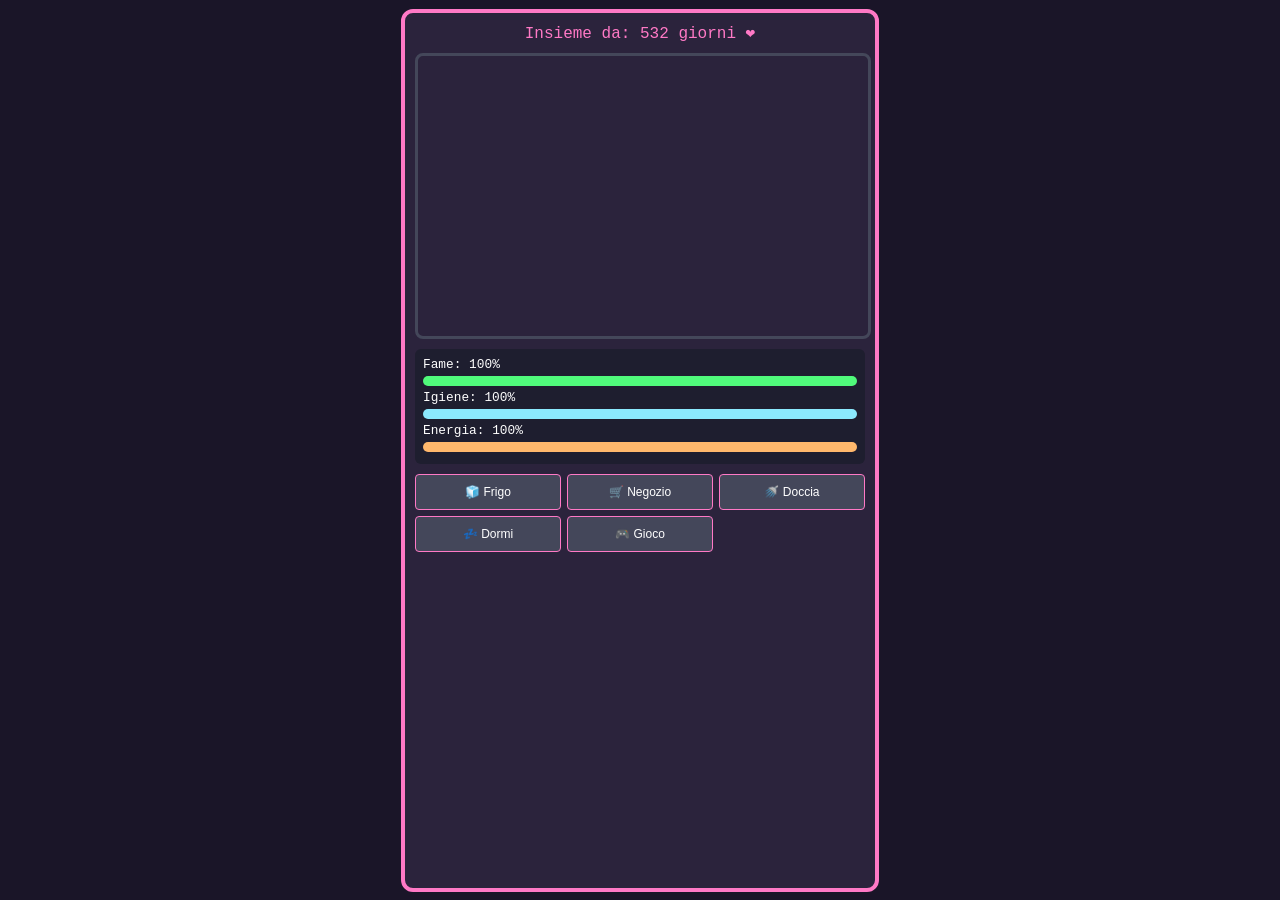
==== index.html @ 8a8c8e79 "Add files via upload" ====
<!DOCTYPE html>
<html lang="it">
<head>
    <meta charset="UTF-8">
    <meta name="viewport" content="width=device-width, initial-scale=1.0, maximum-scale=1.0, user-scalable=no">
    <title>Tommy Tamagotchi ❤️</title>
    <style>
        body { margin: 0; background-color: #1a1528; color: #fff; font-family: 'Courier New', Courier, monospace; display: flex; justify-content: center; align-items: center; height: 100vh; overflow: hidden; }
        .game-wrapper { background: #2b233c; border: 4px solid #ff79c6; border-radius: 12px; padding: 10px; width: 95%; max-width: 450px; height: 95vh; display: flex; flex-direction: column; }
        
        .main-display { position: relative; width: 100%; height: 280px; border: 3px solid #44475a; border-radius: 8px; overflow: hidden; margin-bottom: 10px; }
        .bg-video { position: absolute; width: 100%; height: 100%; object-fit: cover; z-index: 1; }
        .status-img { position: absolute; width: 100%; height: 100%; object-fit: cover; z-index: 2; display: none; }

        .stat-box { background: #1e1e2f; padding: 8px; border-radius: 6px; margin-bottom: 10px; font-size: 0.8rem; }
        .bar-outer { background: #282a36; height: 10px; border-radius: 5px; overflow: hidden; margin: 4px 0; }
        .bar-inner { height: 100%; background: #50fa7b; width: 100%; transition: width 0.5s; }
        
        .buttons-grid { display: grid; grid-template-columns: repeat(3, 1fr); gap: 6px; }
        button { background: #44475a; color: white; border: 1px solid #ff79c6; padding: 10px; border-radius: 4px; cursor: pointer; font-size: 0.75rem; }
        button:active { background: #ff79c6; color: #1a1528; }
        
        .overlay { position: absolute; top: 0; left: 0; width: 100%; height: 100%; background: #2b233c; z-index: 10; display: none; padding: 20px; box-sizing: border-box; }
    </style>
</head>
<body>

<div class="game-wrapper">
    <div style="text-align: center; margin-bottom: 10px; color: #ff79c6;">Insieme da: <span id="giorni-count"></span> giorni ❤️</div>

    <div class="main-display">
        <video autoplay muted loop playsinline class="bg-video" src="assets/sfondo.mp4"></video>
        <img id="status-img" class="status-img">
    </div>

    <div class="stat-box">
        <div>Fame: <span id="f-txt">100</span>%</div>
        <div class="bar-outer"><div id="f-bar" class="bar-inner"></div></div>
        <div>Igiene: <span id="i-txt">100</span>%</div>
        <div class="bar-outer"><div id="i-bar" class="bar-inner" style="background:#8be9fd;"></div></div>
        <div>Energia: <span id="e-txt">100</span>%</div>
        <div class="bar-outer"><div id="e-bar" class="bar-inner" style="background:#ffb86c;"></div></div>
    </div>

    <div class="buttons-grid">
        <button onclick="apriOverlay('frigo')">🧊 Frigo</button>
        <button onclick="apriOverlay('negozio')">🛒 Negozio</button>
        <button onclick="lava()">🚿 Doccia</button>
        <button onclick="dormi()">💤 Dormi</button>
        <button onclick="apriOverlay('gioco')">🎮 Gioco</button>
    </div>

    <!-- Area Overlay per i menu -->
    <div id="overlay" class="overlay">
        <button onclick="chiudiOverlay()" style="margin-bottom: 20px;">❌ Chiudi</button>
        <div id="overlay-content"></div>
    </div>
</div>

<script>
    let data = JSON.parse(localStorage.getItem('tommy_data')) || { fame: 100, igiene: 100, energia: 100, monete: 100 };
    let stato = "sfondo";

    function calcolaGiorni() {
        let diff = Math.floor((new Date() - new Date(2025, 5, 22)) / (1000 * 60 * 60 * 24));
        document.getElementById("giorni-count").innerText = diff;
    }

    function aggiorna() {
        // Grafica
        let img = document.getElementById("status-img");
        if (stato === "sfondo") img.style.display = "none";
        else { img.src = `assets/${stato}.png`; img.style.display = "block"; }

        // Testo barre
        document.getElementById("f-txt").innerText = Math.round(data.fame);
        document.getElementById("i-txt").innerText = Math.round(data.igiene);
        document.getElementById("e-txt").innerText = Math.round(data.energia);
        document.getElementById("f-bar").style.width = data.fame + "%";
        document.getElementById("i-bar").style.width = data.igiene + "%";
        document.getElementById("e-bar").style.width = data.energia + "%";
        
        localStorage.setItem('tommy_data', JSON.stringify(data));
    }

    function apriOverlay(tipo) {
        document.getElementById("overlay").style.display = "block";
        let cont = document.getElementById("overlay-content");
        cont.innerHTML = `<h3>${tipo.toUpperCase()}</h3>`;
        if(tipo === 'gioco') {
            stato = "gioco";
            aggiorna();
            cont.innerHTML += `<button onclick="gioca()">Gioca a Sasso Carta Forbice</button>`;
        }
        // Aggiungi qui logica negozio/frigo...
    }
    
    function chiudiOverlay() { 
        document.getElementById("overlay").style.display = "none"; 
        stato = "sfondo"; 
        aggiorna(); 
    }

    function lava() { 
        stato = "pulizia"; 
        data.igiene = 100; 
        aggiorna(); 
        setTimeout(() => { stato = "sfondo"; aggiorna(); }, 3000); 
    }

    function dormi() { stato = "sonno"; aggiorna(); }
    function gioca() { alert("Tommy ha vinto!"); }

    setInterval(() => {
        if (stato !== "sonno") {
            data.fame -= 0.1; 
            if (data.fame < 50) stato = "affamato";
            else if (data.igiene < 50) stato = "sporco";
            else if (stato !== "gioco" && stato !== "pulizia") stato = "sfondo";
        }
        aggiorna();
    }, 5000);

    calcolaGiorni();
    aggiorna();
</script>
</body>
</html>
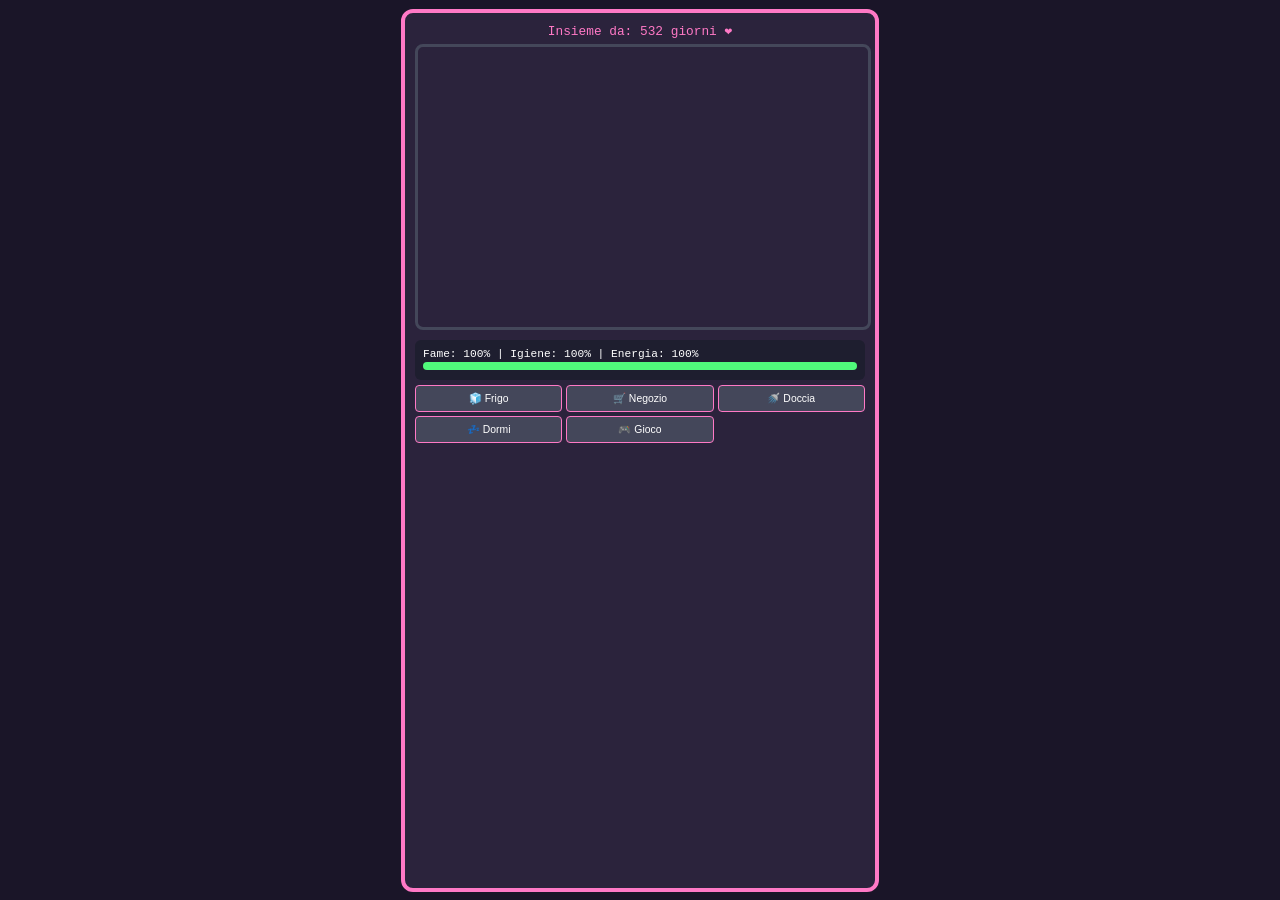
==== commit 130bc3e4: "Add files via upload" ====
--- a/index.html
+++ b/index.html
@@ -12,21 +12,21 @@
         .bg-video { position: absolute; width: 100%; height: 100%; object-fit: cover; z-index: 1; }
         .status-img { position: absolute; width: 100%; height: 100%; object-fit: cover; z-index: 2; display: none; }
 
-        .stat-box { background: #1e1e2f; padding: 8px; border-radius: 6px; margin-bottom: 10px; font-size: 0.8rem; }
-        .bar-outer { background: #282a36; height: 10px; border-radius: 5px; overflow: hidden; margin: 4px 0; }
+        .stat-box { background: #1e1e2f; padding: 8px; border-radius: 6px; margin-bottom: 5px; font-size: 0.7rem; }
+        .bar-outer { background: #282a36; height: 8px; border-radius: 4px; overflow: hidden; margin: 2px 0; }
         .bar-inner { height: 100%; background: #50fa7b; width: 100%; transition: width 0.5s; }
         
-        .buttons-grid { display: grid; grid-template-columns: repeat(3, 1fr); gap: 6px; }
-        button { background: #44475a; color: white; border: 1px solid #ff79c6; padding: 10px; border-radius: 4px; cursor: pointer; font-size: 0.75rem; }
-        button:active { background: #ff79c6; color: #1a1528; }
+        .buttons-grid { display: grid; grid-template-columns: repeat(3, 1fr); gap: 4px; margin-bottom: 10px; }
+        button { background: #44475a; color: white; border: 1px solid #ff79c6; padding: 6px; border-radius: 4px; cursor: pointer; font-size: 0.65rem; }
         
-        .overlay { position: absolute; top: 0; left: 0; width: 100%; height: 100%; background: #2b233c; z-index: 10; display: none; padding: 20px; box-sizing: border-box; }
+        /* Pannello menu che non copre l'immagine */
+        #menu-box { background: #44475a; padding: 10px; border-radius: 8px; font-size: 0.7rem; height: 120px; overflow-y: auto; display: none; }
     </style>
 </head>
 <body>
 
 <div class="game-wrapper">
-    <div style="text-align: center; margin-bottom: 10px; color: #ff79c6;">Insieme da: <span id="giorni-count"></span> giorni ❤️</div>
+    <div style="text-align: center; color: #ff79c6; font-size: 0.8rem; margin-bottom: 5px;">Insieme da: <span id="giorni-count"></span> giorni ❤️</div>
 
     <div class="main-display">
         <video autoplay muted loop playsinline class="bg-video" src="assets/sfondo.mp4"></video>
@@ -34,94 +34,58 @@
     </div>
 
     <div class="stat-box">
-        <div>Fame: <span id="f-txt">100</span>%</div>
-        <div class="bar-outer"><div id="f-bar" class="bar-inner"></div></div>
-        <div>Igiene: <span id="i-txt">100</span>%</div>
-        <div class="bar-outer"><div id="i-bar" class="bar-inner" style="background:#8be9fd;"></div></div>
-        <div>Energia: <span id="e-txt">100</span>%</div>
-        <div class="bar-outer"><div id="e-bar" class="bar-inner" style="background:#ffb86c;"></div></div>
+        <div>Fame: <span id="f-txt">100</span>% | Igiene: <span id="i-txt">100</span>% | Energia: <span id="e-txt">100</span>%</div>
+        <div class="bar-outer"><div id="f-bar" class="bar-inner" style="width:100%"></div></div>
     </div>
 
     <div class="buttons-grid">
-        <button onclick="apriOverlay('frigo')">🧊 Frigo</button>
-        <button onclick="apriOverlay('negozio')">🛒 Negozio</button>
+        <button onclick="apriMenu('frigo')">🧊 Frigo</button>
+        <button onclick="apriMenu('negozio')">🛒 Negozio</button>
         <button onclick="lava()">🚿 Doccia</button>
         <button onclick="dormi()">💤 Dormi</button>
-        <button onclick="apriOverlay('gioco')">🎮 Gioco</button>
+        <button onclick="apriMenu('gioco')">🎮 Gioco</button>
     </div>
 
-    <!-- Area Overlay per i menu -->
-    <div id="overlay" class="overlay">
-        <button onclick="chiudiOverlay()" style="margin-bottom: 20px;">❌ Chiudi</button>
-        <div id="overlay-content"></div>
-    </div>
+    <div id="menu-box"></div>
 </div>
 
 <script>
-    let data = JSON.parse(localStorage.getItem('tommy_data')) || { fame: 100, igiene: 100, energia: 100, monete: 100 };
+    let data = JSON.parse(localStorage.getItem('tommy_data')) || { fame: 100, igiene: 100, energia: 100 };
     let stato = "sfondo";
 
-    function calcolaGiorni() {
-        let diff = Math.floor((new Date() - new Date(2025, 5, 22)) / (1000 * 60 * 60 * 24));
-        document.getElementById("giorni-count").innerText = diff;
-    }
-
     function aggiorna() {
-        // Grafica
         let img = document.getElementById("status-img");
         if (stato === "sfondo") img.style.display = "none";
         else { img.src = `assets/${stato}.png`; img.style.display = "block"; }
-
-        // Testo barre
+        
         document.getElementById("f-txt").innerText = Math.round(data.fame);
         document.getElementById("i-txt").innerText = Math.round(data.igiene);
         document.getElementById("e-txt").innerText = Math.round(data.energia);
         document.getElementById("f-bar").style.width = data.fame + "%";
-        document.getElementById("i-bar").style.width = data.igiene + "%";
-        document.getElementById("e-bar").style.width = data.energia + "%";
-        
         localStorage.setItem('tommy_data', JSON.stringify(data));
     }
 
-    function apriOverlay(tipo) {
-        document.getElementById("overlay").style.display = "block";
-        let cont = document.getElementById("overlay-content");
-        cont.innerHTML = `<h3>${tipo.toUpperCase()}</h3>`;
-        if(tipo === 'gioco') {
-            stato = "gioco";
-            aggiorna();
-            cont.innerHTML += `<button onclick="gioca()">Gioca a Sasso Carta Forbice</button>`;
-        }
-        // Aggiungi qui logica negozio/frigo...
-    }
-    
-    function chiudiOverlay() { 
-        document.getElementById("overlay").style.display = "none"; 
-        stato = "sfondo"; 
-        aggiorna(); 
+    function apriMenu(tipo) {
+        let box = document.getElementById("menu-box");
+        box.style.display = "block";
+        if(tipo === 'negozio') box.innerHTML = `<h4>Shopping</h4><button onclick="compra()">Compra Pizza (+20% Fame)</button>`;
+        if(tipo === 'frigo') box.innerHTML = `<h4>Frigo</h4><button onclick="mangia()">Mangia Pizza</button>`;
+        if(tipo === 'gioco') box.innerHTML = `<h4>Gioco</h4><button onclick="gioca()">Sasso Carta Forbice</button>`;
     }
 
-    function lava() { 
-        stato = "pulizia"; 
-        data.igiene = 100; 
-        aggiorna(); 
-        setTimeout(() => { stato = "sfondo"; aggiorna(); }, 3000); 
-    }
-
-    function dormi() { stato = "sonno"; aggiorna(); }
-    function gioca() { alert("Tommy ha vinto!"); }
+    function compra() { data.fame = Math.min(100, data.fame + 20); aggiorna(); }
+    function mangia() { stato = "felice"; aggiorna(); setTimeout(() => { stato = "sfondo"; aggiorna(); }, 2000); }
+    function lava() { stato = "pulizia"; data.igiene = 100; aggiorna(); setTimeout(() => { stato = "sfondo"; aggiorna(); }, 2000); }
+    function dormi() { stato = "sonno"; aggiorna(); setTimeout(() => { stato = "sfondo"; aggiorna(); }, 5000); }
+    function gioca() { stato = "gioco"; aggiorna(); setTimeout(() => { stato = "sfondo"; aggiorna(); }, 2000); }
 
     setInterval(() => {
-        if (stato !== "sonno") {
-            data.fame -= 0.1; 
-            if (data.fame < 50) stato = "affamato";
-            else if (data.igiene < 50) stato = "sporco";
-            else if (stato !== "gioco" && stato !== "pulizia") stato = "sfondo";
-        }
+        data.fame = Math.max(0, data.fame - 0.1);
+        if(data.fame < 50) stato = "affamato";
         aggiorna();
     }, 5000);
 
-    calcolaGiorni();
+    document.getElementById("giorni-count").innerText = Math.floor((new Date() - new Date(2025, 5, 22)) / 86400000);
     aggiorna();
 </script>
 </body>
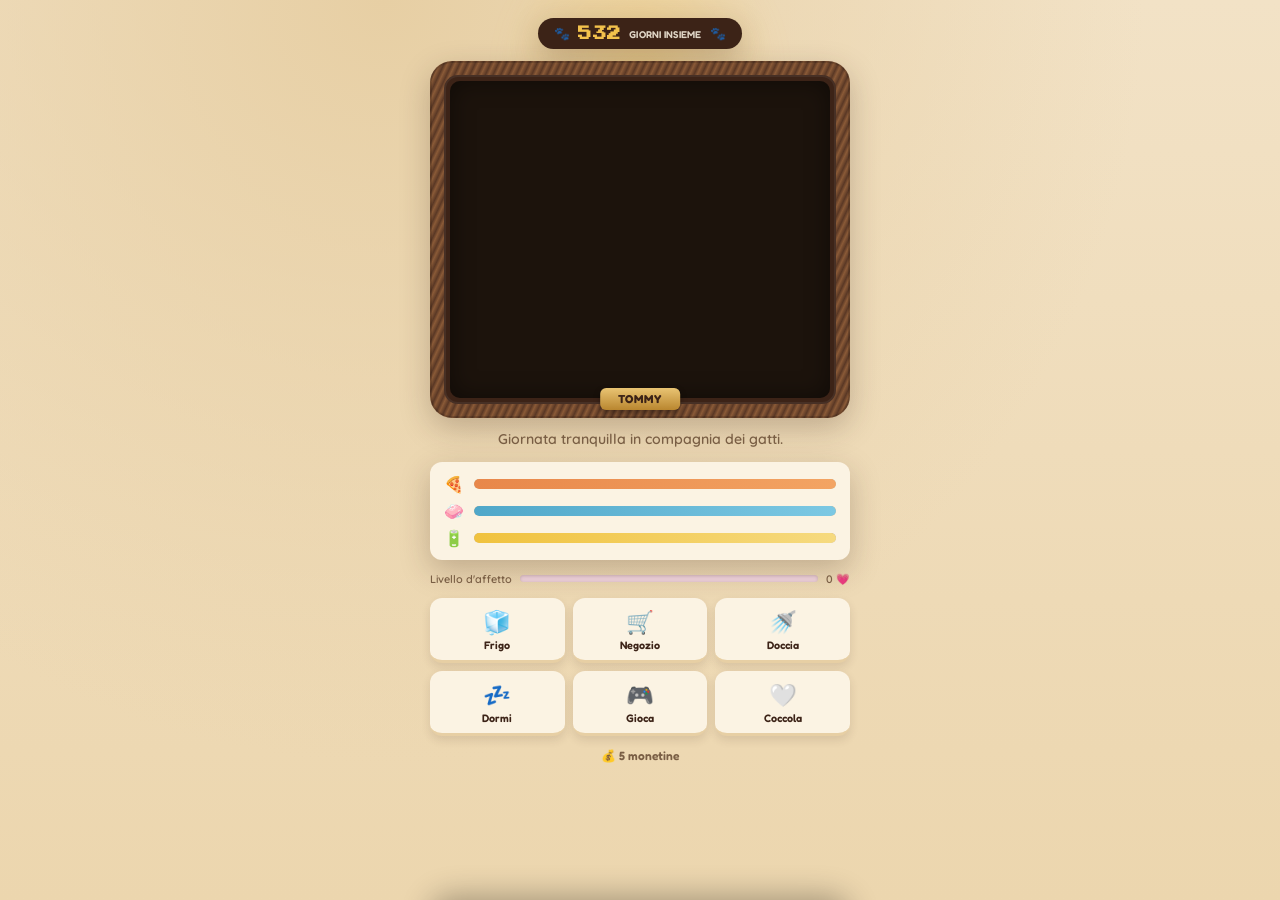
==== commit 3c26127a: "Add files via upload" ====
--- a/index.html
+++ b/index.html
@@ -1,92 +1,107 @@
-<!DOCTYPE html>
-<html lang="it">
-<head>
-    <meta charset="UTF-8">
-    <meta name="viewport" content="width=device-width, initial-scale=1.0, maximum-scale=1.0, user-scalable=no">
-    <title>Tommy Tamagotchi ❤️</title>
-    <style>
-        body { margin: 0; background-color: #1a1528; color: #fff; font-family: 'Courier New', Courier, monospace; display: flex; justify-content: center; align-items: center; height: 100vh; overflow: hidden; }
-        .game-wrapper { background: #2b233c; border: 4px solid #ff79c6; border-radius: 12px; padding: 10px; width: 95%; max-width: 450px; height: 95vh; display: flex; flex-direction: column; }
-        
-        .main-display { position: relative; width: 100%; height: 280px; border: 3px solid #44475a; border-radius: 8px; overflow: hidden; margin-bottom: 10px; }
-        .bg-video { position: absolute; width: 100%; height: 100%; object-fit: cover; z-index: 1; }
-        .status-img { position: absolute; width: 100%; height: 100%; object-fit: cover; z-index: 2; display: none; }
-
-        .stat-box { background: #1e1e2f; padding: 8px; border-radius: 6px; margin-bottom: 5px; font-size: 0.7rem; }
-        .bar-outer { background: #282a36; height: 8px; border-radius: 4px; overflow: hidden; margin: 2px 0; }
-        .bar-inner { height: 100%; background: #50fa7b; width: 100%; transition: width 0.5s; }
-        
-        .buttons-grid { display: grid; grid-template-columns: repeat(3, 1fr); gap: 4px; margin-bottom: 10px; }
-        button { background: #44475a; color: white; border: 1px solid #ff79c6; padding: 6px; border-radius: 4px; cursor: pointer; font-size: 0.65rem; }
-        
-        /* Pannello menu che non copre l'immagine */
-        #menu-box { background: #44475a; padding: 10px; border-radius: 8px; font-size: 0.7rem; height: 120px; overflow-y: auto; display: none; }
-    </style>
-</head>
-<body>
-
-<div class="game-wrapper">
-    <div style="text-align: center; color: #ff79c6; font-size: 0.8rem; margin-bottom: 5px;">Insieme da: <span id="giorni-count"></span> giorni ❤️</div>
-
-    <div class="main-display">
-        <video autoplay muted loop playsinline class="bg-video" src="assets/sfondo.mp4"></video>
-        <img id="status-img" class="status-img">
-    </div>
-
-    <div class="stat-box">
-        <div>Fame: <span id="f-txt">100</span>% | Igiene: <span id="i-txt">100</span>% | Energia: <span id="e-txt">100</span>%</div>
-        <div class="bar-outer"><div id="f-bar" class="bar-inner" style="width:100%"></div></div>
-    </div>
-
-    <div class="buttons-grid">
-        <button onclick="apriMenu('frigo')">🧊 Frigo</button>
-        <button onclick="apriMenu('negozio')">🛒 Negozio</button>
-        <button onclick="lava()">🚿 Doccia</button>
-        <button onclick="dormi()">💤 Dormi</button>
-        <button onclick="apriMenu('gioco')">🎮 Gioco</button>
-    </div>
-
-    <div id="menu-box"></div>
-</div>
-
-<script>
-    let data = JSON.parse(localStorage.getItem('tommy_data')) || { fame: 100, igiene: 100, energia: 100 };
-    let stato = "sfondo";
-
-    function aggiorna() {
-        let img = document.getElementById("status-img");
-        if (stato === "sfondo") img.style.display = "none";
-        else { img.src = `assets/${stato}.png`; img.style.display = "block"; }
-        
-        document.getElementById("f-txt").innerText = Math.round(data.fame);
-        document.getElementById("i-txt").innerText = Math.round(data.igiene);
-        document.getElementById("e-txt").innerText = Math.round(data.energia);
-        document.getElementById("f-bar").style.width = data.fame + "%";
-        localStorage.setItem('tommy_data', JSON.stringify(data));
-    }
-
-    function apriMenu(tipo) {
-        let box = document.getElementById("menu-box");
-        box.style.display = "block";
-        if(tipo === 'negozio') box.innerHTML = `<h4>Shopping</h4><button onclick="compra()">Compra Pizza (+20% Fame)</button>`;
-        if(tipo === 'frigo') box.innerHTML = `<h4>Frigo</h4><button onclick="mangia()">Mangia Pizza</button>`;
-        if(tipo === 'gioco') box.innerHTML = `<h4>Gioco</h4><button onclick="gioca()">Sasso Carta Forbice</button>`;
-    }
-
-    function compra() { data.fame = Math.min(100, data.fame + 20); aggiorna(); }
-    function mangia() { stato = "felice"; aggiorna(); setTimeout(() => { stato = "sfondo"; aggiorna(); }, 2000); }
-    function lava() { stato = "pulizia"; data.igiene = 100; aggiorna(); setTimeout(() => { stato = "sfondo"; aggiorna(); }, 2000); }
-    function dormi() { stato = "sonno"; aggiorna(); setTimeout(() => { stato = "sfondo"; aggiorna(); }, 5000); }
-    function gioca() { stato = "gioco"; aggiorna(); setTimeout(() => { stato = "sfondo"; aggiorna(); }, 2000); }
-
-    setInterval(() => {
-        data.fame = Math.max(0, data.fame - 0.1);
-        if(data.fame < 50) stato = "affamato";
-        aggiorna();
-    }, 5000);
-
-    document.getElementById("giorni-count").innerText = Math.floor((new Date() - new Date(2025, 5, 22)) / 86400000);
-    aggiorna();
-</script>
-</body>
-</html>+<!DOCTYPE html>
+<html lang="it">
+<head>
+<meta charset="UTF-8">
+<meta name="viewport" content="width=device-width, initial-scale=1.0, maximum-scale=1.0, user-scalable=no, viewport-fit=cover">
+<title>Tommy ❤ Un regalo per te</title>
+<link rel="icon" href="data:image/svg+xml,<svg xmlns=%22http://www.w3.org/2000/svg%22 viewBox=%220 0 100 100%22><text y=%22.9em%22 font-size=%2290%22>🐾</text></svg>">
+<link rel="preconnect" href="https://fonts.googleapis.com">
+<link href="https://fonts.googleapis.com/css2?family=Fredoka:wght@500;600;700&family=Quicksand:wght@500;600;700&family=Press+Start+2P&display=swap" rel="stylesheet">
+<link rel="stylesheet" href="style.css">
+</head>
+<body>
+
+<div class="room">
+  <div class="wallpaper-glow"></div>
+
+  <!-- Nameplate / day counter -->
+  <div class="nameplate">
+    <span class="paw">🐾</span>
+    <span id="giorni-count" class="pixel-num">0</span>
+    <span class="nameplate-label">giorni insieme</span>
+    <span class="paw">🐾</span>
+  </div>
+
+  <!-- The framed "living photo" -->
+  <div class="frame">
+    <div class="frame-inner">
+      <div class="screen" id="screen">
+        <video class="layer bg-video" id="bg-video" autoplay muted loop playsinline src="assets/sfondo.mp4"></video>
+        <img class="layer status-img" id="status-img" alt="">
+        <div class="particles" id="particles"></div>
+        <div class="sleep-veil" id="sleep-veil"></div>
+      </div>
+      <div class="brass-plaque">Tommy</div>
+    </div>
+  </div>
+
+  <!-- Flavor text -->
+  <div class="diary" id="diary">Ciao! Sono felice che tu sia qui 💛</div>
+
+  <!-- Stats -->
+  <div class="stats">
+    <div class="stat">
+      <span class="stat-icon">🍕</span>
+      <div class="bar-outer"><div class="bar-inner bar-fame" id="bar-fame" style="width:100%"></div></div>
+    </div>
+    <div class="stat">
+      <span class="stat-icon">🧼</span>
+      <div class="bar-outer"><div class="bar-inner bar-igiene" id="bar-igiene" style="width:100%"></div></div>
+    </div>
+    <div class="stat">
+      <span class="stat-icon">🔋</span>
+      <div class="bar-outer"><div class="bar-inner bar-energia" id="bar-energia" style="width:100%"></div></div>
+    </div>
+  </div>
+
+  <!-- Affetto / love level -->
+  <div class="affetto-row">
+    <div class="affetto-label">Livello d'affetto</div>
+    <div class="affetto-bar-outer"><div class="affetto-bar-inner" id="bar-affetto" style="width:0%"></div></div>
+    <div class="affetto-count"><span id="affetto-txt">0</span> 💗</div>
+  </div>
+
+  <!-- Action shelf -->
+  <div class="shelf">
+    <button class="action-btn" data-action="frigo">
+      <span class="icon">🧊</span><span class="lbl">Frigo</span>
+    </button>
+    <button class="action-btn" data-action="negozio">
+      <span class="icon">🛒</span><span class="lbl">Negozio</span>
+    </button>
+    <button class="action-btn" data-action="doccia">
+      <span class="icon">🚿</span><span class="lbl">Doccia</span>
+    </button>
+    <button class="action-btn" data-action="dormi">
+      <span class="icon">💤</span><span class="lbl">Dormi</span>
+    </button>
+    <button class="action-btn" data-action="gioco">
+      <span class="icon">🎮</span><span class="lbl">Gioca</span>
+    </button>
+    <button class="action-btn" data-action="coccola">
+      <span class="icon">🤍</span><span class="lbl">Coccola</span>
+    </button>
+  </div>
+
+  <div class="coins-row">💰 <span id="coins-txt">0</span> monetine</div>
+</div>
+
+<!-- Bottom sheet menu -->
+<div class="sheet-backdrop" id="sheet-backdrop"></div>
+<div class="sheet" id="sheet">
+  <div class="sheet-handle"></div>
+  <div class="sheet-content" id="sheet-content"></div>
+</div>
+
+<!-- Love note modal -->
+<div class="note-backdrop" id="note-backdrop">
+  <div class="note-card">
+    <div class="note-heart">💌</div>
+    <p id="note-text"></p>
+    <button id="note-close">Chiudi</button>
+  </div>
+</div>
+
+<script src="script.js"></script>
+</body>
+</html>
--- a/style.css
+++ b/style.css
@@ -0,0 +1,421 @@
+/* ===========================================================
+   TOMMY ❤ — palette ispirata alla stanza: tende terracotta,
+   tappeto rosso mattone, legno caldo, luce di lampada dorata.
+   =========================================================== */
+:root{
+  --wall:        #f2e2c6;
+  --wall-deep:   #e7cfa4;
+  --wood:        #5a3825;
+  --wood-dark:   #3c2317;
+  --wood-light:  #8a5a37;
+  --curtain:     #d97a3f;
+  --rug:         #9c3524;
+  --lamp:        #f3c24c;
+  --leaf:        #5c8a52;
+  --ink:         #3c2317;
+  --ink-soft:    #7a5f45;
+  --cream:       #fbf3e3;
+  --heart:       #e8547a;
+  --fame:        #e8874a;
+  --igiene:      #4fa7c9;
+  --energia:     #f0c23e;
+  --affetto:     #e8547a;
+  --radius-lg:   22px;
+  --radius-sm:   12px;
+  --shadow-soft: 0 10px 30px rgba(60,35,23,0.25);
+}
+
+*{ box-sizing: border-box; }
+
+html,body{
+  height: 100%;
+  margin:0;
+}
+
+body{
+  min-height: 100dvh;
+  background:
+    radial-gradient(ellipse at 30% 0%, var(--wall-deep), transparent 60%),
+    linear-gradient(180deg, var(--wall) 0%, #ecd6ae 100%);
+  font-family: 'Quicksand', sans-serif;
+  color: var(--ink);
+  display:flex;
+  justify-content:center;
+  align-items:flex-start;
+  padding: 18px 12px 40px;
+  overflow-x:hidden;
+}
+
+.pixel-num{ font-family:'Press Start 2P', monospace; }
+
+/* ---------- room / card ---------- */
+.room{
+  position:relative;
+  width:100%;
+  max-width: 420px;
+  display:flex;
+  flex-direction:column;
+  align-items:center;
+  gap: 12px;
+}
+
+.wallpaper-glow{
+  position:absolute;
+  top:-60px; left:50%;
+  transform:translateX(-50%);
+  width:340px; height:220px;
+  background: radial-gradient(circle, rgba(243,194,76,0.35), transparent 70%);
+  filter: blur(10px);
+  pointer-events:none;
+  z-index:0;
+}
+
+/* ---------- nameplate / days together ---------- */
+.nameplate{
+  position:relative;
+  z-index:1;
+  display:flex;
+  align-items:center;
+  gap:8px;
+  background: var(--wood-dark);
+  color: var(--cream);
+  padding: 8px 16px;
+  border-radius: 999px;
+  box-shadow: var(--shadow-soft);
+  font-family:'Fredoka', sans-serif;
+  font-weight:600;
+  font-size: 0.78rem;
+  letter-spacing:.02em;
+}
+.nameplate .pixel-num{
+  font-size: 0.85rem;
+  color: var(--lamp);
+}
+.nameplate .paw{ font-size:.8rem; opacity:.8; }
+.nameplate-label{ text-transform:uppercase; font-size:.62rem; opacity:.85; }
+
+/* ---------- picture frame ---------- */
+.frame{
+  position:relative;
+  z-index:1;
+  width:100%;
+  padding: 14px;
+  border-radius: var(--radius-lg);
+  background:
+    repeating-linear-gradient(115deg, var(--wood) 0px, var(--wood-light) 3px, var(--wood) 7px),
+    var(--wood);
+  box-shadow: var(--shadow-soft), inset 0 0 0 2px rgba(0,0,0,0.15);
+}
+.frame-inner{
+  position:relative;
+  border-radius: calc(var(--radius-lg) - 8px);
+  padding: 6px;
+  background: var(--wood-dark);
+  box-shadow: inset 0 0 0 2px rgba(255,255,255,0.06);
+}
+
+.screen{
+  position:relative;
+  width:100%;
+  aspect-ratio: 6 / 5;
+  border-radius: calc(var(--radius-lg) - 12px);
+  overflow:hidden;
+  background: #1c130c;
+  box-shadow: inset 0 0 24px rgba(0,0,0,0.45);
+}
+.layer{
+  position:absolute; inset:0;
+  width:100%; height:100%;
+  object-fit: cover;
+  object-position: center 18%;
+}
+.bg-video{ z-index:1; }
+.status-img{
+  z-index:2;
+  opacity:0;
+  transform: scale(1.02) translateY(6px);
+  transition: opacity .35s ease, transform .35s ease;
+}
+.status-img.show{
+  opacity:1;
+  transform: scale(1) translateY(0);
+}
+
+.sleep-veil{
+  position:absolute; inset:0; z-index:4;
+  background: rgba(15,10,20,0.55);
+  opacity:0;
+  pointer-events:none;
+  transition: opacity .6s ease;
+}
+.sleep-veil.show{ opacity:1; }
+
+.particles{
+  position:absolute; inset:0; z-index:3;
+  pointer-events:none;
+  overflow:hidden;
+}
+.particle{
+  position:absolute;
+  bottom: -10%;
+  font-size: 1.1rem;
+  animation: floatUp 1.8s ease-out forwards;
+  filter: drop-shadow(0 2px 3px rgba(0,0,0,0.25));
+}
+@keyframes floatUp{
+  0%   { transform: translateY(0) scale(0.6) rotate(0deg); opacity:0; }
+  15%  { opacity:1; }
+  100% { transform: translateY(-160px) scale(1.1) rotate(18deg); opacity:0; }
+}
+
+.brass-plaque{
+  position:absolute;
+  bottom: -6px; left:50%;
+  transform: translateX(-50%);
+  background: linear-gradient(180deg, #e9c473, #b9862f);
+  color: #3c2317;
+  font-family:'Fredoka', sans-serif;
+  font-weight:700;
+  font-size: .72rem;
+  letter-spacing:.08em;
+  text-transform: uppercase;
+  padding: 4px 18px;
+  border-radius: 6px;
+  box-shadow: 0 3px 6px rgba(0,0,0,0.35);
+}
+
+/* ---------- diary / flavor text ---------- */
+.diary{
+  position:relative; z-index:1;
+  min-height: 20px;
+  text-align:center;
+  font-weight:600;
+  font-size: .88rem;
+  color: var(--ink-soft);
+  padding: 0 10px;
+  transition: opacity .25s ease, transform .25s ease;
+}
+.diary.fade{ opacity:0; transform: translateY(3px); }
+
+/* ---------- stat bars ---------- */
+.stats{
+  position:relative; z-index:1;
+  width:100%;
+  display:flex;
+  flex-direction:column;
+  gap:7px;
+  background: var(--cream);
+  border-radius: var(--radius-sm);
+  padding: 12px 14px;
+  box-shadow: var(--shadow-soft);
+}
+.stat{ display:flex; align-items:center; gap:10px; }
+.stat-icon{ font-size:1rem; width:20px; text-align:center; }
+.bar-outer{
+  flex:1;
+  height:10px;
+  background: #e6d3ae;
+  border-radius: 999px;
+  overflow:hidden;
+  box-shadow: inset 0 1px 3px rgba(60,35,23,0.25);
+}
+.bar-inner{
+  height:100%;
+  border-radius: 999px;
+  transition: width .6s ease;
+}
+.bar-fame{ background: linear-gradient(90deg, var(--fame), #f3a463); }
+.bar-igiene{ background: linear-gradient(90deg, var(--igiene), #7cc8e3); }
+.bar-energia{ background: linear-gradient(90deg, var(--energia), #f6da7f); }
+
+/* ---------- affetto ---------- */
+.affetto-row{
+  position:relative; z-index:1;
+  width:100%;
+  display:flex;
+  align-items:center;
+  gap:8px;
+  font-size:.68rem;
+  color: var(--ink-soft);
+  font-weight:600;
+}
+.affetto-label{ white-space:nowrap; }
+.affetto-bar-outer{
+  flex:1; height:7px;
+  background: #e6c9d1;
+  border-radius:999px;
+  overflow:hidden;
+  box-shadow: inset 0 1px 3px rgba(60,35,23,0.2);
+}
+.affetto-bar-inner{
+  height:100%;
+  background: linear-gradient(90deg, var(--affetto), #f291ab);
+  transition: width .6s ease;
+}
+.affetto-count{ white-space:nowrap; }
+
+/* ---------- action shelf ---------- */
+.shelf{
+  position:relative; z-index:1;
+  width:100%;
+  display:grid;
+  grid-template-columns: repeat(3, 1fr);
+  gap: 8px;
+}
+.action-btn{
+  display:flex;
+  flex-direction:column;
+  align-items:center;
+  gap:2px;
+  background: var(--cream);
+  border: none;
+  border-bottom: 3px solid var(--wall-deep);
+  border-radius: var(--radius-sm);
+  padding: 10px 4px 8px;
+  font-family:'Fredoka', sans-serif;
+  font-weight:600;
+  color: var(--ink);
+  cursor:pointer;
+  box-shadow: 0 4px 10px rgba(60,35,23,0.12);
+  transition: transform .12s ease, box-shadow .12s ease;
+}
+.action-btn .icon{ font-size:1.4rem; }
+.action-btn .lbl{ font-size:.68rem; }
+.action-btn:active{
+  transform: translateY(2px);
+  box-shadow: 0 2px 4px rgba(60,35,23,0.12);
+}
+.action-btn:disabled{ opacity:.4; cursor:not-allowed; }
+.action-btn:disabled:active{ transform:none; }
+
+.coins-row{
+  position:relative; z-index:1;
+  font-family:'Fredoka', sans-serif;
+  font-weight:600;
+  font-size:.75rem;
+  color: var(--ink-soft);
+}
+
+/* ---------- bottom sheet (frigo / negozio / gioco) ---------- */
+.sheet-backdrop{
+  position:fixed; inset:0;
+  background: rgba(28,19,12,0.45);
+  opacity:0; pointer-events:none;
+  transition: opacity .25s ease;
+  z-index:10;
+}
+.sheet-backdrop.show{ opacity:1; pointer-events:auto; }
+
+.sheet{
+  position:fixed;
+  left:50%; bottom:0;
+  transform: translate(-50%, 110%);
+  width:100%; max-width:420px;
+  background: var(--cream);
+  border-radius: 22px 22px 0 0;
+  padding: 10px 18px 26px;
+  box-shadow: 0 -10px 30px rgba(0,0,0,0.3);
+  transition: transform .3s cubic-bezier(.32,.72,0,1);
+  z-index:11;
+}
+.sheet.show{ transform: translate(-50%, 0); }
+.sheet-handle{
+  width:40px; height:5px;
+  background: var(--wall-deep);
+  border-radius:99px;
+  margin: 4px auto 14px;
+}
+.sheet-content h3{
+  font-family:'Fredoka', sans-serif;
+  margin: 0 0 10px;
+  font-size:1rem;
+  color: var(--ink);
+}
+.sheet-row{
+  display:flex; align-items:center; justify-content:space-between;
+  gap:10px;
+  background:#fff8ec;
+  border-radius: var(--radius-sm);
+  padding: 10px 12px;
+  margin-bottom:8px;
+  font-weight:600;
+  font-size:.82rem;
+}
+.sheet-row button{
+  font-family:'Fredoka', sans-serif;
+  font-weight:600;
+  font-size:.72rem;
+  background: var(--curtain);
+  color:#fff;
+  border:none;
+  border-radius:999px;
+  padding: 7px 14px;
+  cursor:pointer;
+}
+.sheet-row button:disabled{ background:#c9b79a; cursor:not-allowed; }
+.sheet-note{ font-size:.72rem; color:var(--ink-soft); margin-top:4px; }
+
+.rps-row{ display:flex; gap:8px; justify-content:center; margin: 6px 0 4px; }
+.rps-row button{
+  font-size:1.5rem;
+  background:#fff8ec;
+  border: 2px solid var(--wall-deep);
+  border-radius:14px;
+  width:56px; height:56px;
+  cursor:pointer;
+}
+.rps-result{ text-align:center; font-weight:700; min-height:20px; margin-top:6px; }
+
+/* ---------- love note modal ---------- */
+.note-backdrop{
+  position:fixed; inset:0;
+  background: rgba(28,19,12,0.55);
+  display:flex; align-items:center; justify-content:center;
+  opacity:0; pointer-events:none;
+  transition: opacity .3s ease;
+  z-index:20;
+  padding: 20px;
+}
+.note-backdrop.show{ opacity:1; pointer-events:auto; }
+.note-card{
+  background: var(--cream);
+  border-radius: var(--radius-lg);
+  padding: 26px 22px 20px;
+  max-width: 340px;
+  text-align:center;
+  box-shadow: var(--shadow-soft);
+  transform: scale(.9);
+  transition: transform .3s cubic-bezier(.34,1.56,.64,1);
+}
+.note-backdrop.show .note-card{ transform: scale(1); }
+.note-heart{ font-size:2rem; margin-bottom:6px; }
+.note-card p{
+  font-family:'Fredoka', sans-serif;
+  font-weight:600;
+  font-size: .95rem;
+  color: var(--ink);
+  line-height:1.5;
+}
+.note-card button{
+  margin-top: 10px;
+  font-family:'Fredoka', sans-serif;
+  font-weight:600;
+  background: var(--heart);
+  color:#fff;
+  border:none;
+  border-radius:999px;
+  padding: 8px 20px;
+  cursor:pointer;
+}
+
+/* ---------- reduced motion ---------- */
+@media (prefers-reduced-motion: reduce){
+  .status-img, .diary, .bar-inner, .affetto-bar-inner, .sheet, .note-card{ transition:none; }
+  .particle{ animation:none; display:none; }
+}
+
+/* ---------- focus visibility ---------- */
+button:focus-visible{
+  outline: 3px solid var(--lamp);
+  outline-offset: 2px;
+}
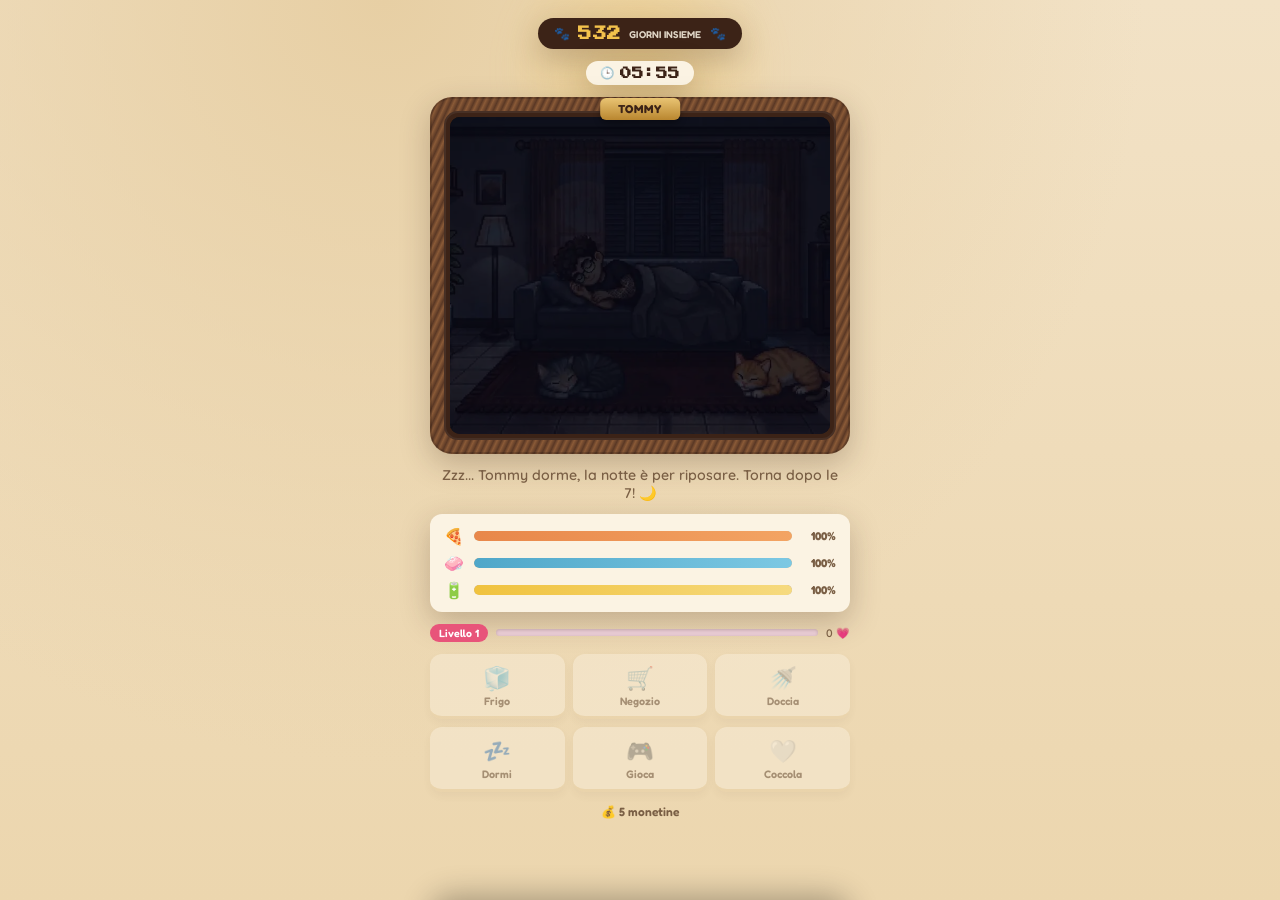
==== commit 01ad66e1: "Add files via upload" ====
--- a/index.html
+++ b/index.html
@@ -22,16 +22,19 @@
     <span class="paw">🐾</span>
   </div>
 
+  <!-- Orologio digitale -->
+  <div class="clock-pill">🕒 <span id="clock-txt" class="pixel-num">--:--</span></div>
+
   <!-- The framed "living photo" -->
   <div class="frame">
     <div class="frame-inner">
+      <div class="brass-plaque">Tommy</div>
       <div class="screen" id="screen">
         <video class="layer bg-video" id="bg-video" autoplay muted loop playsinline src="assets/sfondo.mp4"></video>
         <img class="layer status-img" id="status-img" alt="">
         <div class="particles" id="particles"></div>
         <div class="sleep-veil" id="sleep-veil"></div>
       </div>
-      <div class="brass-plaque">Tommy</div>
     </div>
   </div>
 
@@ -43,20 +46,23 @@
     <div class="stat">
       <span class="stat-icon">🍕</span>
       <div class="bar-outer"><div class="bar-inner bar-fame" id="bar-fame" style="width:100%"></div></div>
+      <span class="stat-pct" id="pct-fame">100%</span>
     </div>
     <div class="stat">
       <span class="stat-icon">🧼</span>
       <div class="bar-outer"><div class="bar-inner bar-igiene" id="bar-igiene" style="width:100%"></div></div>
+      <span class="stat-pct" id="pct-igiene">100%</span>
     </div>
     <div class="stat">
       <span class="stat-icon">🔋</span>
       <div class="bar-outer"><div class="bar-inner bar-energia" id="bar-energia" style="width:100%"></div></div>
+      <span class="stat-pct" id="pct-energia">100%</span>
     </div>
   </div>
 
   <!-- Affetto / love level -->
   <div class="affetto-row">
-    <div class="affetto-label">Livello d'affetto</div>
+    <div class="affetto-level" id="affetto-level">Livello 1</div>
     <div class="affetto-bar-outer"><div class="affetto-bar-inner" id="bar-affetto" style="width:0%"></div></div>
     <div class="affetto-count"><span id="affetto-txt">0</span> 💗</div>
   </div>
--- a/style.css
+++ b/style.css
@@ -94,6 +94,24 @@
 .nameplate .paw{ font-size:.8rem; opacity:.8; }
 .nameplate-label{ text-transform:uppercase; font-size:.62rem; opacity:.85; }
 
+/* ---------- orologio digitale ---------- */
+.clock-pill{
+  position:relative;
+  z-index:1;
+  display:flex;
+  align-items:center;
+  gap:6px;
+  background: var(--cream);
+  color: var(--ink);
+  padding: 5px 14px;
+  border-radius: 999px;
+  box-shadow: var(--shadow-soft);
+  font-family:'Fredoka', sans-serif;
+  font-weight:600;
+  font-size: .72rem;
+}
+.clock-pill .pixel-num{ font-size:.72rem; color: var(--ink); }
+
 /* ---------- picture frame ---------- */
 .frame{
   position:relative;
@@ -170,7 +188,7 @@
 
 .brass-plaque{
   position:absolute;
-  bottom: -6px; left:50%;
+  top: -13px; left:50%;
   transform: translateX(-50%);
   background: linear-gradient(180deg, #e9c473, #b9862f);
   color: #3c2317;
@@ -182,6 +200,7 @@
   padding: 4px 18px;
   border-radius: 6px;
   box-shadow: 0 3px 6px rgba(0,0,0,0.35);
+  z-index: 5;
 }
 
 /* ---------- diary / flavor text ---------- */
@@ -211,6 +230,15 @@
 }
 .stat{ display:flex; align-items:center; gap:10px; }
 .stat-icon{ font-size:1rem; width:20px; text-align:center; }
+.stat-pct{
+  font-family:'Fredoka', sans-serif;
+  font-weight:700;
+  font-size:.7rem;
+  color: var(--ink-soft);
+  width: 34px;
+  text-align:right;
+  flex-shrink:0;
+}
 .bar-outer{
   flex:1;
   height:10px;
@@ -239,7 +267,15 @@
   color: var(--ink-soft);
   font-weight:600;
 }
-.affetto-label{ white-space:nowrap; }
+.affetto-level{
+  white-space:nowrap;
+  background: var(--heart);
+  color:#fff;
+  font-family:'Fredoka', sans-serif;
+  font-size:.66rem;
+  padding: 3px 9px;
+  border-radius: 999px;
+}
 .affetto-bar-outer{
   flex:1; height:7px;
   background: #e6c9d1;
@@ -363,6 +399,21 @@
   border-radius:14px;
   width:56px; height:56px;
   cursor:pointer;
+  display:flex;
+  align-items:center;
+  justify-content:center;
+}
+/* sasso disegnato in CSS: grigio, roccioso, inequivocabile */
+.rock-icon{
+  display:inline-block;
+  width: 32px;
+  height: 26px;
+  border-radius: 50% 50% 45% 45% / 60% 60% 40% 40%;
+  background:
+    radial-gradient(circle at 32% 28%, rgba(255,255,255,0.5), transparent 32%),
+    radial-gradient(circle at 68% 65%, rgba(0,0,0,0.25), transparent 38%),
+    linear-gradient(150deg, #a8a8a8, #6c6c6c 70%);
+  box-shadow: inset -3px -3px 4px rgba(0,0,0,0.3), inset 2px 2px 3px rgba(255,255,255,0.25);
 }
 .rps-result{ text-align:center; font-weight:700; min-height:20px; margin-top:6px; }
 
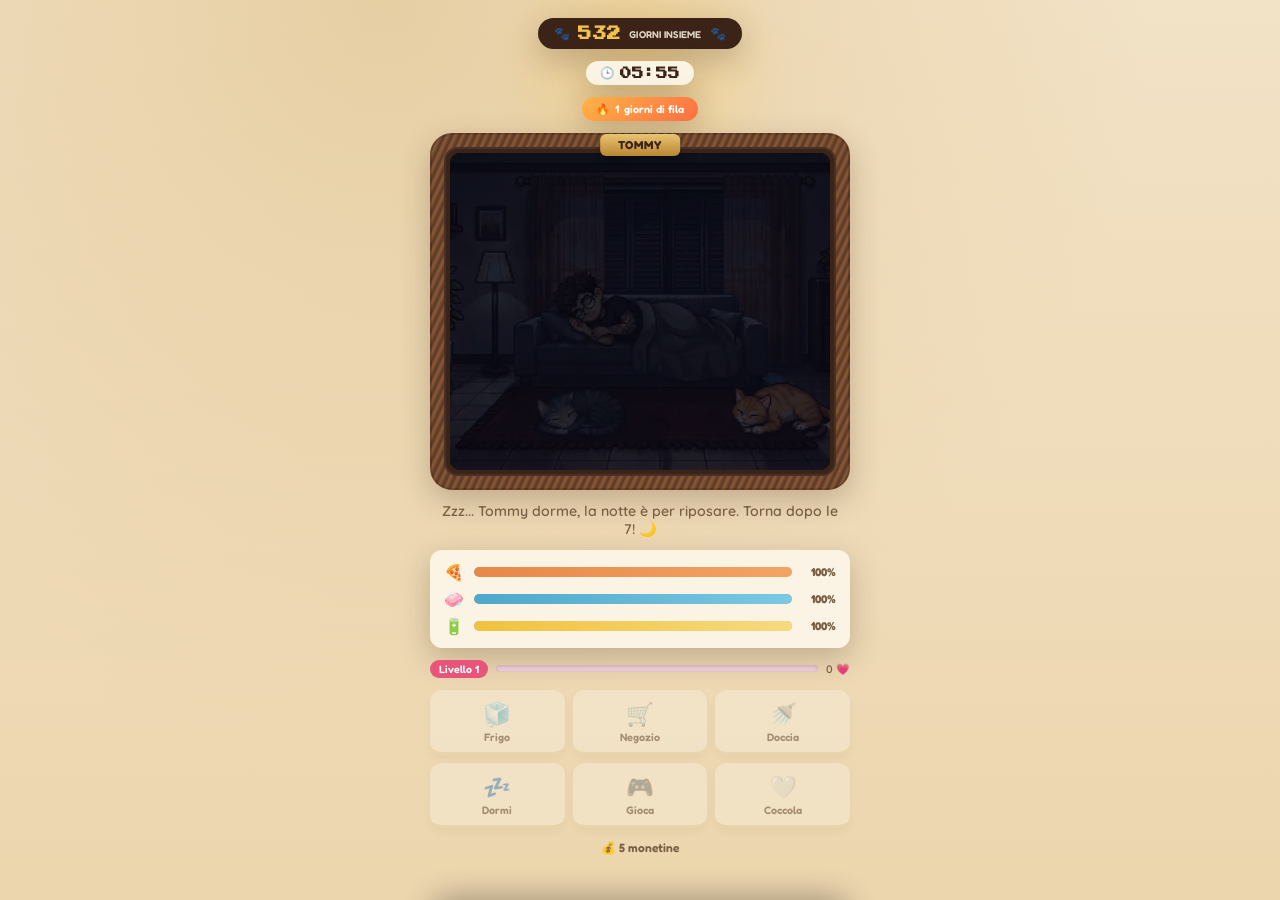
==== commit 528a0f0b: "Add files via upload" ====
--- a/index.html
+++ b/index.html
@@ -24,6 +24,9 @@
 
   <!-- Orologio digitale -->
   <div class="clock-pill">🕒 <span id="clock-txt" class="pixel-num">--:--</span></div>
+
+  <!-- Streak di giorni consecutivi -->
+  <div class="streak-pill">🔥 <span id="streak-txt">0</span> giorni di fila</div>
 
   <!-- The framed "living photo" -->
   <div class="frame">
@@ -103,6 +106,7 @@
 <div class="note-backdrop" id="note-backdrop">
   <div class="note-card">
     <div class="note-heart">💌</div>
+    <h3 id="note-title" class="note-title"></h3>
     <p id="note-text"></p>
     <button id="note-close">Chiudi</button>
   </div>
--- a/style.css
+++ b/style.css
@@ -112,6 +112,23 @@
 }
 .clock-pill .pixel-num{ font-size:.72rem; color: var(--ink); }
 
+/* ---------- streak di giorni consecutivi ---------- */
+.streak-pill{
+  position:relative;
+  z-index:1;
+  display:flex;
+  align-items:center;
+  gap:5px;
+  background: linear-gradient(135deg, #ffb347, #ff7043);
+  color:#fff;
+  padding: 5px 14px;
+  border-radius: 999px;
+  box-shadow: var(--shadow-soft);
+  font-family:'Fredoka', sans-serif;
+  font-weight:600;
+  font-size: .68rem;
+}
+
 /* ---------- picture frame ---------- */
 .frame{
   position:relative;
@@ -132,6 +149,13 @@
   box-shadow: inset 0 0 0 2px rgba(255,255,255,0.06);
 }
 
+/* Occasioni speciali: la cornice si illumina di dorato */
+.frame.celebrate{ animation: bdayGlow 1.3s ease-in-out infinite; }
+@keyframes bdayGlow{
+  0%, 100% { box-shadow: var(--shadow-soft), 0 0 0 rgba(243,194,76,0); }
+  50%      { box-shadow: var(--shadow-soft), 0 0 26px 7px rgba(243,194,76,0.65); }
+}
+
 .screen{
   position:relative;
   width:100%;
@@ -184,6 +208,22 @@
   0%   { transform: translateY(0) scale(0.6) rotate(0deg); opacity:0; }
   15%  { opacity:1; }
   100% { transform: translateY(-160px) scale(1.1) rotate(18deg); opacity:0; }
+}
+
+/* sorpresa nascosta del giorno */
+.daily-surprise{
+  position:absolute;
+  z-index:6;
+  background:none;
+  border:none;
+  font-size:1.8rem;
+  cursor:pointer;
+  padding:6px;
+  animation: surpriseGlow 1s ease-in-out infinite alternate;
+}
+@keyframes surpriseGlow{
+  from{ filter: drop-shadow(0 0 3px rgba(243,194,76,0.7)); transform: scale(1); }
+  to{ filter: drop-shadow(0 0 12px rgba(243,194,76,0.95)); transform: scale(1.15); }
 }
 
 .brass-plaque{
@@ -390,6 +430,16 @@
 }
 .sheet-row button:disabled{ background:#c9b79a; cursor:not-allowed; }
 .sheet-note{ font-size:.72rem; color:var(--ink-soft); margin-top:4px; }
+.shop-section-title{
+  font-family:'Fredoka', sans-serif;
+  font-weight:700;
+  font-size:.7rem;
+  color: var(--ink-soft);
+  text-transform: uppercase;
+  letter-spacing:.03em;
+  margin: 12px 0 4px;
+}
+.shop-section-title:first-of-type{ margin-top:2px; }
 
 .rps-row{ display:flex; gap:8px; justify-content:center; margin: 6px 0 4px; }
 .rps-row button{
@@ -403,19 +453,147 @@
   align-items:center;
   justify-content:center;
 }
-/* sasso disegnato in CSS: grigio, roccioso, inequivocabile */
-.rock-icon{
-  display:inline-block;
-  width: 32px;
-  height: 26px;
-  border-radius: 50% 50% 45% 45% / 60% 60% 40% 40%;
-  background:
-    radial-gradient(circle at 32% 28%, rgba(255,255,255,0.5), transparent 32%),
-    radial-gradient(circle at 68% 65%, rgba(0,0,0,0.25), transparent 38%),
-    linear-gradient(150deg, #a8a8a8, #6c6c6c 70%);
-  box-shadow: inset -3px -3px 4px rgba(0,0,0,0.3), inset 2px 2px 3px rgba(255,255,255,0.25);
+.rps-row button:disabled{ opacity:.35; cursor:not-allowed; }
+.rps-meta{
+  text-align:center;
+  font-family:'Fredoka', sans-serif;
+  font-size:.72rem;
+  font-weight:600;
+  color: var(--ink-soft);
+  margin-bottom:6px;
 }
 .rps-result{ text-align:center; font-weight:700; min-height:20px; margin-top:6px; }
+
+/* ---------- hub minigiochi ---------- */
+.game-grid{
+  display:grid;
+  grid-template-columns: repeat(2, 1fr);
+  gap:10px;
+  margin-top:8px;
+}
+.game-card{
+  display:flex;
+  flex-direction:column;
+  align-items:center;
+  gap:4px;
+  background:#fff8ec;
+  border:2px solid var(--wall-deep);
+  border-radius:14px;
+  padding:14px 6px;
+  font-size:1.7rem;
+  cursor:pointer;
+}
+.game-card span{
+  font-family:'Fredoka', sans-serif;
+  font-weight:600;
+  font-size:.72rem;
+  color: var(--ink);
+  text-align:center;
+  line-height:1.2;
+}
+.game-card small{ font-size:.62rem; color:var(--ink-soft); font-weight:600; }
+
+.back-btn{
+  background:none;
+  border:none;
+  color: var(--ink-soft);
+  font-family:'Fredoka', sans-serif;
+  font-weight:600;
+  font-size:.76rem;
+  padding:0 0 8px;
+  cursor:pointer;
+}
+
+.primary-btn{
+  width:100%;
+  background: var(--curtain);
+  color:#fff;
+  border:none;
+  border-radius:999px;
+  padding:10px;
+  font-family:'Fredoka', sans-serif;
+  font-weight:600;
+  font-size:.8rem;
+  margin:8px 0 2px;
+  cursor:pointer;
+}
+.primary-btn:disabled{ background:#c9b79a; cursor:not-allowed; }
+
+/* memory */
+.memory-grid{
+  display:grid;
+  grid-template-columns: repeat(4, 1fr);
+  gap:6px;
+  margin-top:8px;
+}
+.memory-card{
+  aspect-ratio:1;
+  font-size:1.3rem;
+  background:#fff8ec;
+  border:2px solid var(--wall-deep);
+  border-radius:10px;
+  cursor:pointer;
+  display:flex;
+  align-items:center;
+  justify-content:center;
+  transition: background .2s ease, transform .15s ease;
+}
+.memory-card:active{ transform: scale(.92); }
+.memory-card.matched{ background:#dff2e1; border-color:#8fcf9a; opacity:.65; cursor:default; }
+
+/* acchiappa il cuore */
+.catch-area{
+  position:relative;
+  width:100%;
+  height:190px;
+  background:#fff8ec;
+  border:2px solid var(--wall-deep);
+  border-radius:14px;
+  overflow:hidden;
+  margin-top:8px;
+}
+.flying-heart{
+  position:absolute;
+  background:none;
+  border:none;
+  font-size:1.7rem;
+  cursor:pointer;
+  animation: heartPop .15s ease;
+  padding:4px;
+}
+@keyframes heartPop{ from{ transform: scale(0); } to{ transform: scale(1); } }
+
+/* indovina il numero */
+.guess-row{ display:flex; gap:8px; margin-top:8px; }
+.guess-row input{
+  flex:1;
+  padding:8px 10px;
+  border-radius:8px;
+  border:2px solid var(--wall-deep);
+  font-family:'Quicksand', sans-serif;
+  font-size:.9rem;
+  min-width:0;
+}
+.guess-row button{
+  background: var(--curtain);
+  color:#fff;
+  border:none;
+  border-radius:8px;
+  padding:8px 16px;
+  font-family:'Fredoka', sans-serif;
+  font-weight:600;
+  cursor:pointer;
+}
+.guess-history{ margin-top:8px; display:flex; gap:4px; flex-wrap:wrap; }
+.guess-chip{
+  background:#fff8ec;
+  border:1px solid var(--wall-deep);
+  border-radius:999px;
+  padding:3px 9px;
+  font-size:.7rem;
+  font-weight:600;
+  color: var(--ink-soft);
+}
 
 /* ---------- love note modal ---------- */
 .note-backdrop{
@@ -440,12 +618,20 @@
 }
 .note-backdrop.show .note-card{ transform: scale(1); }
 .note-heart{ font-size:2rem; margin-bottom:6px; }
+.note-title{
+  font-family:'Fredoka', sans-serif;
+  font-weight:700;
+  color: var(--heart);
+  font-size: 1.05rem;
+  margin: 0 0 8px;
+}
 .note-card p{
   font-family:'Fredoka', sans-serif;
   font-weight:600;
   font-size: .95rem;
   color: var(--ink);
   line-height:1.5;
+  white-space: pre-line;
 }
 .note-card button{
   margin-top: 10px;
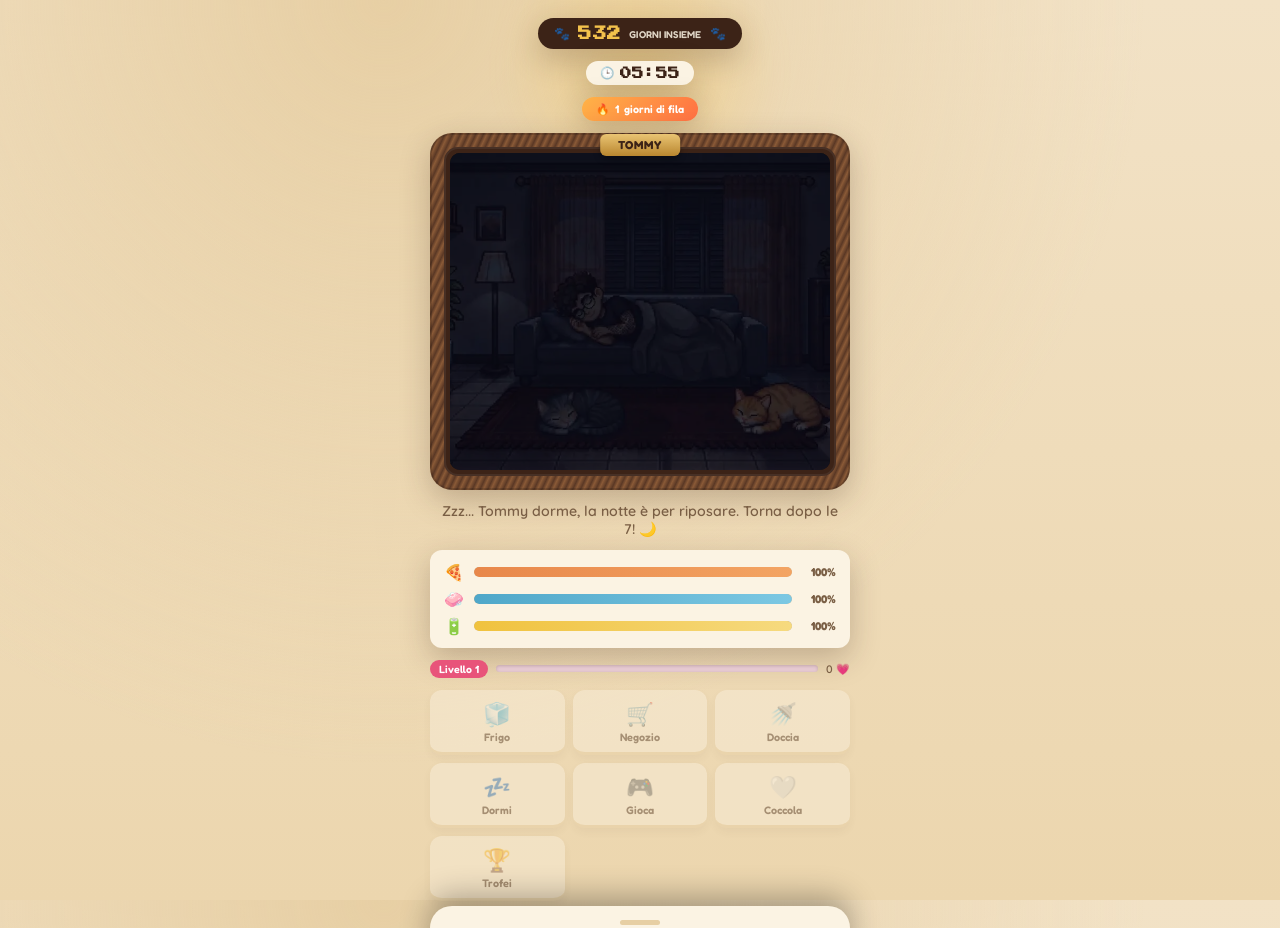
==== commit 339053cf: "Add files via upload" ====
--- a/index.html
+++ b/index.html
@@ -90,6 +90,9 @@
     <button class="action-btn" data-action="coccola">
       <span class="icon">🤍</span><span class="lbl">Coccola</span>
     </button>
+    <button class="action-btn" data-action="trofei">
+      <span class="icon">🏆</span><span class="lbl">Trofei</span>
+    </button>
   </div>
 
   <div class="coins-row">💰 <span id="coins-txt">0</span> monetine</div>
--- a/style.css
+++ b/style.css
@@ -441,6 +441,23 @@
 }
 .shop-section-title:first-of-type{ margin-top:2px; }
 
+/* ---------- trofei ---------- */
+.trophy-list{ display:flex; flex-direction:column; gap:8px; margin-top:10px; }
+.trophy-row{
+  display:flex;
+  align-items:center;
+  gap:12px;
+  background:#fff8ec;
+  border:2px solid var(--wall-deep);
+  border-radius:12px;
+  padding:10px 12px;
+}
+.trophy-row.locked{ opacity:.55; }
+.trophy-icon{ font-size:1.5rem; flex-shrink:0; width:34px; text-align:center; }
+.trophy-text{ display:flex; flex-direction:column; gap:1px; }
+.trophy-text strong{ font-family:'Fredoka', sans-serif; font-size:.82rem; color: var(--ink); }
+.trophy-text small{ font-size:.68rem; color: var(--ink-soft); }
+
 .rps-row{ display:flex; gap:8px; justify-content:center; margin: 6px 0 4px; }
 .rps-row button{
   font-size:1.5rem;
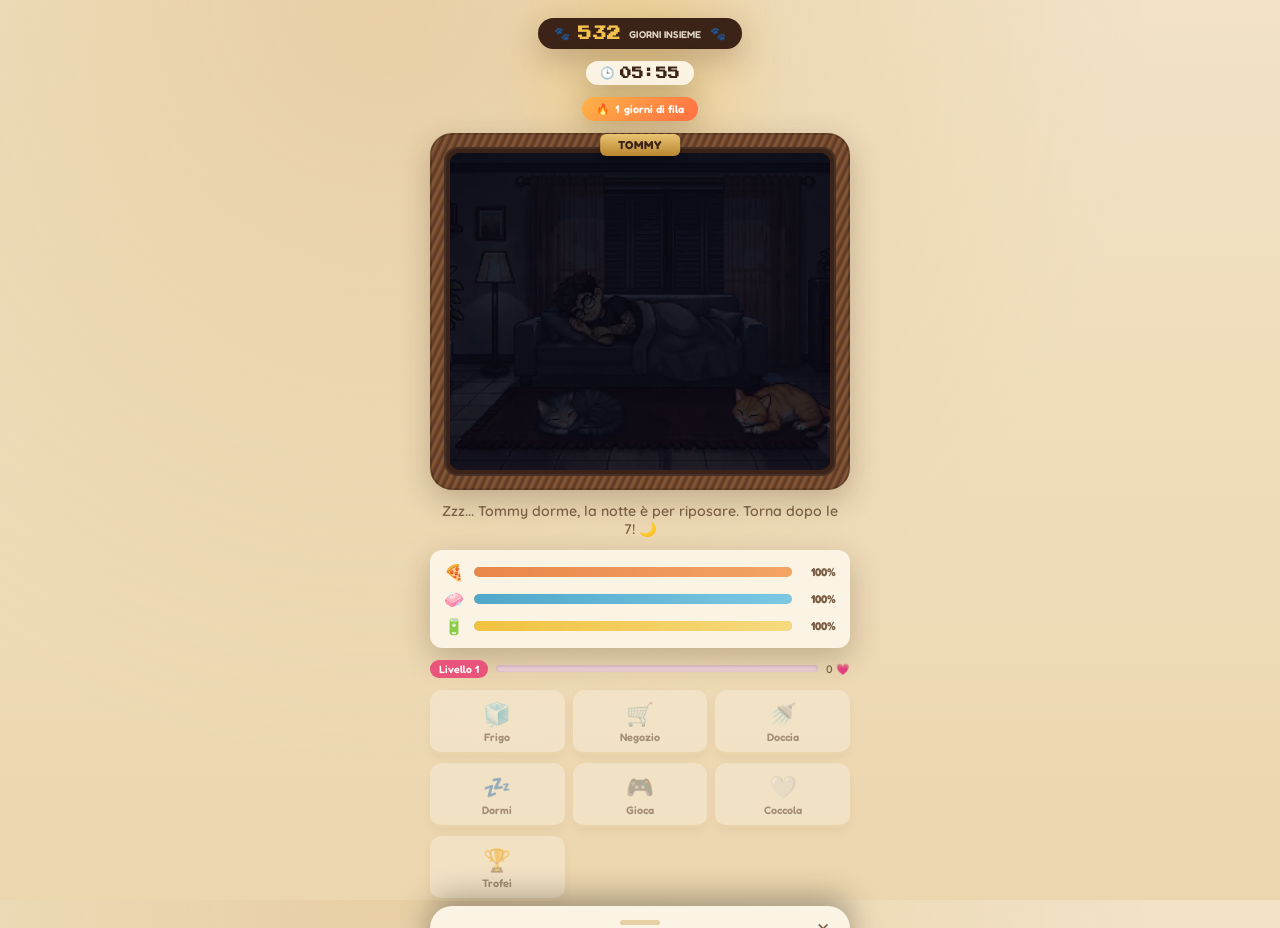
==== commit 5ccde36f: "Add files via upload" ====
--- a/index.html
+++ b/index.html
@@ -101,7 +101,8 @@
 <!-- Bottom sheet menu -->
 <div class="sheet-backdrop" id="sheet-backdrop"></div>
 <div class="sheet" id="sheet">
-  <div class="sheet-handle"></div>
+  <button class="sheet-close" id="sheet-close" aria-label="Chiudi">✕</button>
+  <div class="sheet-handle" id="sheet-handle"></div>
   <div class="sheet-content" id="sheet-content"></div>
 </div>
 
--- a/style.css
+++ b/style.css
@@ -387,19 +387,44 @@
   left:50%; bottom:0;
   transform: translate(-50%, 110%);
   width:100%; max-width:420px;
+  max-height: 85vh;
+  max-height: 85dvh;
   background: var(--cream);
   border-radius: 22px 22px 0 0;
-  padding: 10px 18px 26px;
+  padding: 10px 18px 0;
   box-shadow: 0 -10px 30px rgba(0,0,0,0.3);
   transition: transform .3s cubic-bezier(.32,.72,0,1);
   z-index:11;
+  display:flex;
+  flex-direction:column;
 }
 .sheet.show{ transform: translate(-50%, 0); }
+.sheet-close{
+  position:absolute;
+  top:8px; right:12px;
+  background:none;
+  border:none;
+  font-size:1.05rem;
+  line-height:1;
+  color: var(--ink-soft);
+  cursor:pointer;
+  padding:8px;
+  z-index:2;
+}
 .sheet-handle{
   width:40px; height:5px;
   background: var(--wall-deep);
   border-radius:99px;
   margin: 4px auto 14px;
+  flex-shrink:0;
+  cursor:pointer;
+}
+.sheet-content{
+  overflow-y:auto;
+  -webkit-overflow-scrolling:touch;
+  overscroll-behavior:contain;
+  padding-bottom: 28px;
+  min-height:0;
 }
 .sheet-content h3{
   font-family:'Fredoka', sans-serif;
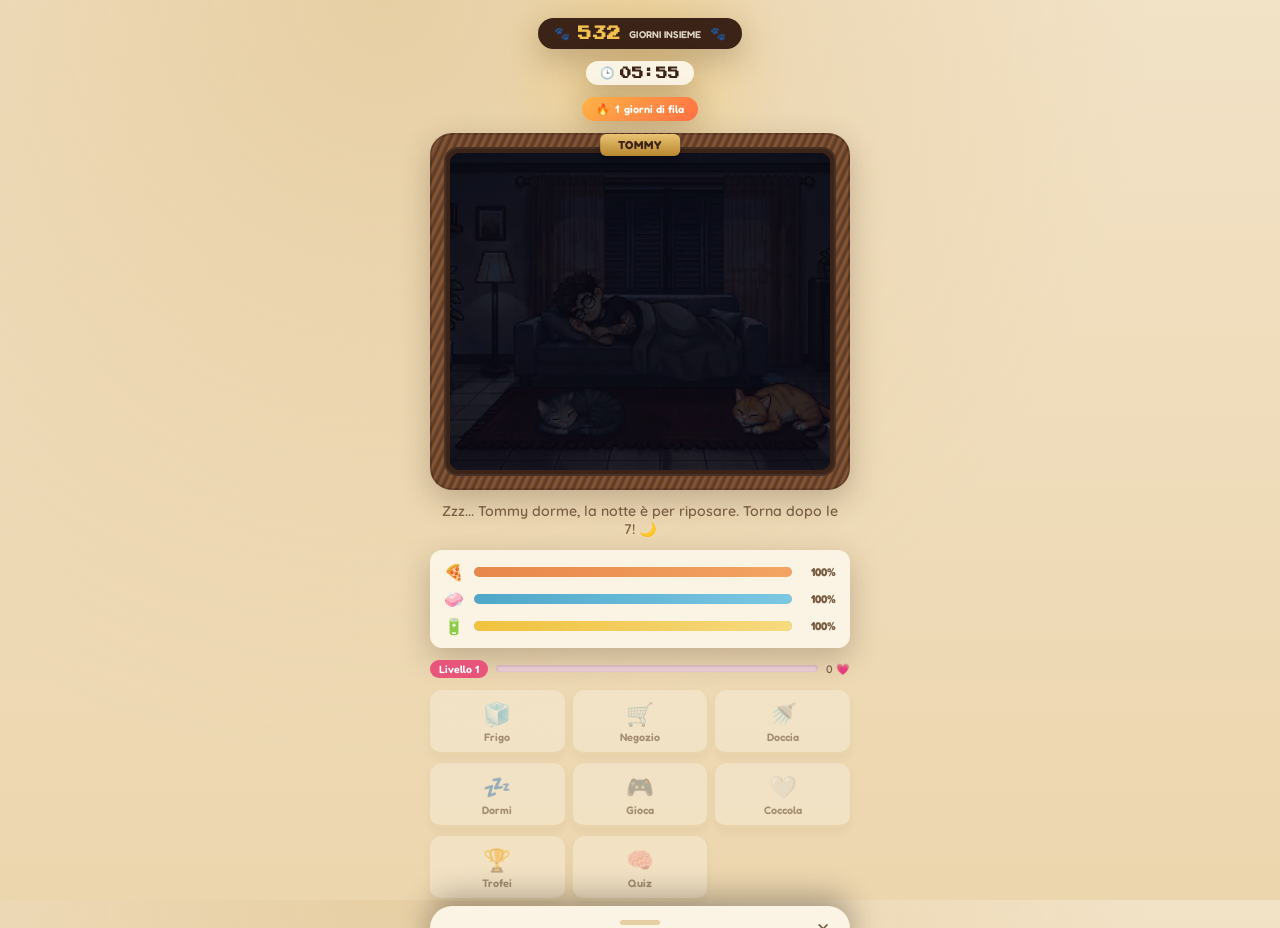
==== commit 3ffd1294: "Add files via upload" ====
--- a/index.html
+++ b/index.html
@@ -37,6 +37,7 @@
         <img class="layer status-img" id="status-img" alt="">
         <div class="particles" id="particles"></div>
         <div class="sleep-veil" id="sleep-veil"></div>
+        <button class="secret-heart" id="secret-heart" aria-label="?"></button>
       </div>
     </div>
   </div>
@@ -93,6 +94,9 @@
     <button class="action-btn" data-action="trofei">
       <span class="icon">🏆</span><span class="lbl">Trofei</span>
     </button>
+    <button class="action-btn" data-action="quiz">
+      <span class="icon">🧠</span><span class="lbl">Quiz</span>
+    </button>
   </div>
 
   <div class="coins-row">💰 <span id="coins-txt">0</span> monetine</div>
--- a/style.css
+++ b/style.css
@@ -226,6 +226,19 @@
   to{ filter: drop-shadow(0 0 12px rgba(243,194,76,0.95)); transform: scale(1.15); }
 }
 
+/* Punto segreto invisibile: nessun indizio visivo, solo un'area toccabile
+   nell'angolo dello schermo, per un piccolo easter egg da scoprire. */
+.secret-heart{
+  position:absolute;
+  bottom:2px; left:2px;
+  width:46px; height:46px;
+  background:none;
+  border:none;
+  padding:0;
+  z-index:6;
+  cursor:pointer;
+}
+
 .brass-plaque{
   position:absolute;
   top: -13px; left:50%;
@@ -483,6 +496,41 @@
 .trophy-text strong{ font-family:'Fredoka', sans-serif; font-size:.82rem; color: var(--ink); }
 .trophy-text small{ font-size:.68rem; color: var(--ink-soft); }
 
+/* ---------- quiz "quanto mi conosci" ---------- */
+.quiz-question{
+  font-family:'Fredoka', sans-serif;
+  font-weight:700;
+  font-size:.95rem;
+  color: var(--ink);
+  margin: 4px 0 14px;
+  line-height:1.4;
+}
+.quiz-options{ display:flex; flex-direction:column; gap:8px; }
+.quiz-option-btn{
+  text-align:left;
+  padding:12px 14px;
+  border-radius:12px;
+  border:2px solid var(--wall-deep);
+  background:#fff8ec;
+  font-family:'Quicksand', sans-serif;
+  font-weight:600;
+  font-size:.85rem;
+  color: var(--ink);
+  cursor:pointer;
+}
+.quiz-option-btn:active{ transform: scale(.98); }
+.quiz-result{
+  font-family:'Fredoka', sans-serif;
+  font-weight:600;
+  font-size:.88rem;
+  color: var(--ink);
+  background:#fff8ec;
+  border:2px solid var(--wall-deep);
+  border-radius:12px;
+  padding:12px 14px;
+  margin-bottom:8px;
+}
+
 .rps-row{ display:flex; gap:8px; justify-content:center; margin: 6px 0 4px; }
 .rps-row button{
   font-size:1.5rem;
@@ -578,10 +626,14 @@
   display:flex;
   align-items:center;
   justify-content:center;
+  padding:0;
+  overflow:hidden;
   transition: background .2s ease, transform .15s ease;
 }
 .memory-card:active{ transform: scale(.92); }
 .memory-card.matched{ background:#dff2e1; border-color:#8fcf9a; opacity:.65; cursor:default; }
+.memory-card-img{ width:100%; height:100%; object-fit:cover; display:block; }
+.memory-card-back{ font-size:1.4rem; opacity:.55; }
 
 /* acchiappa il cuore */
 .catch-area{
